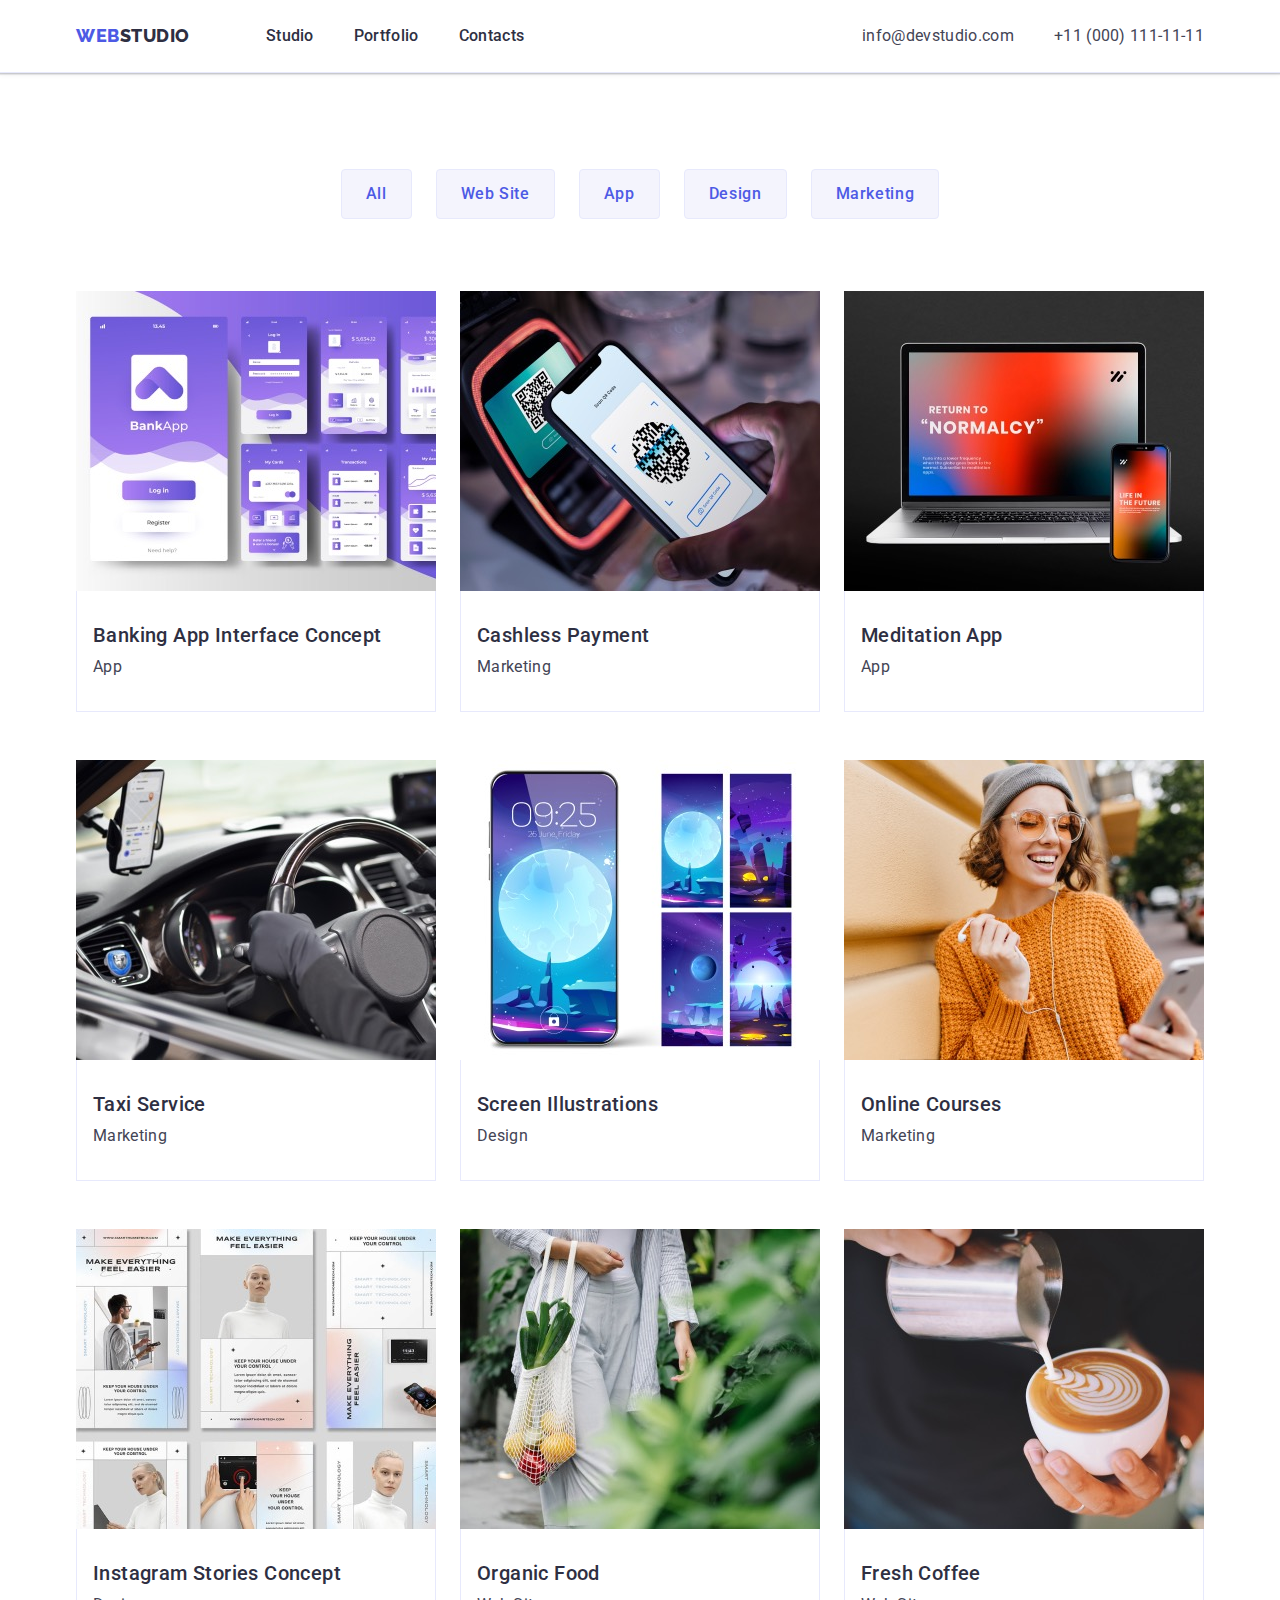
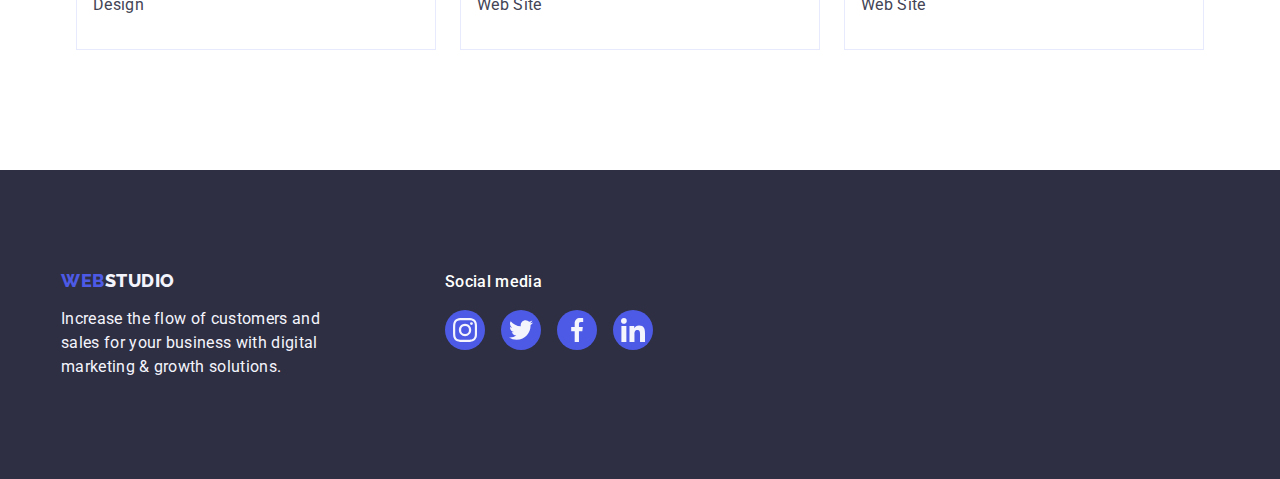
==== portfolio.html @ 5a6593d8 "update" ====
<!DOCTYPE html>
<html lang="en">
<head>
    <meta charset="UTF-8">
    <title>Document</title>
    <link rel="stylesheet" href="https://cdnjs.cloudflare.com/ajax/libs/modern-normalize/1.0.0/modern-normalize.min.css">
    <link rel="stylesheet" href="./css/styles.css">
    <link rel="preconnect" href="https://fonts.googleapis.com">
    <link rel="preconnect" href="https://fonts.gstatic.com" crossorigin>
    <link rel="stylesheet" href="https://fonts.googleapis.com/css2?family=Raleway:wght@800&family=Roboto:wght@400;500;700;900&display=swap">
    <meta name="viewport" content="width=device-width, initial-scale=1.0">
</head>
 <body>
 <header class="main-header">
     <div class="navigation container">
          <nav class="navigation-main">
                    <a class="logo link" href="./index.html">Web<span class="spn-1">Studio</span></a>
                    <ul class="list-menu">
                         <li><a class="main-studio link-menu" href="./index.html">Studio</a></li>
                         <li><a class="main-studio link-menu" href="./portfolio.html">Portfolio</a></li>
                         <li><a class="main-studio link-menu" href="">Contacts</a></li>
                    </ul>
          </nav>
          <address class="header_adr-one">
               <ul class="header_adr-one-list">
                    <li class="header_adr-one-list">
                         <a class="mail-to link" href="mailto:info@devstudio.com">info@devstudio.com</a>
                    </li>
                    <li class="header_adr-one-list">
                         <a class="mail-to link" href="tel:+110001111111">+11 (000) 111-11-11</a>
                    </li>
               </ul>
          </address>
     </div>
 </header>
    <main class="main-section">
        <section class="portfolio-section-one">
          <div class="container">
            <h1 class="visually-hidden">przerwa</h1>
                <ul class="list-buttons">
                      <li class="list-portfolio"><button type="button" class="filter-button">All</button></li>
                      <li class="list-portfolio"><button type="button" class="filter-button">Web Site</button></li>
                      <li class="list-portfolio"><button type="button" class="filter-button">App</button></li>
                      <li class="list-portfolio"><button type="button" class="filter-button">Design</button></li>
                      <li class="list-portfolio"><button type="button" class="filter-button">Marketing</button></li>
                </ul>
     <ul class="list-portfolio-two">
           <li class="list-portfolio-two-details">
           <a href="" class="link portfolio-images-link">
               <img src="./images/portfolio_1.jpg" width="360" height="300" alt="bank app visual"/>
           <div class="app-container">
           <h2 class="portfolio-images-dsc">Banking App Interface Concept</h2>
           <p class="portfolio-images-additional-text">App</p>
          </div>
        </a>
       </li>
       <li class="list-portfolio-two-details">
        <a href="" class="link portfolio-images-link">
          <img src="./images/portfolio_2.jpg" width="360" height="300" alt="scanning a qr code with the phone"/>
          <div class="app-container">
             <h2 class="portfolio-images-dsc">Cashless Payment</h2>
             <p class="portfolio-images-additional-text">Marketing</p>
          </div>
        </a>
        </li>
       <li class="list-portfolio-two-details">
        <a href="" class="link portfolio-images-link">
          <img src="./images/portfolio_3.jpg" width="360" height="300" alt="presentation of the computer and the phone"/>
          <div class="app-container">
             <h2 class="portfolio-images-dsc">Meditation App</h2>
             <p class="portfolio-images-additional-text">App</p>
          </div>
        </a>
       </li>
       <li class="list-portfolio-two-details">
         <a href="" class="link portfolio-images-link">
          <img src="./images/portfolio_4.jpg" width="360" height="300" alt="driving a car with phone-navigation" />
          <div class="app-container">
             <h2 class="portfolio-images-dsc">Taxi Service</h2>
             <p class="portfolio-images-additional-text">Marketing</p> 
          </div>
        </a>
        </li>
       <li class="list-portfolio-two-details">
        <a href="" class="link portfolio-images-link">
          <img src="./images/portfolio_5.jpg" width="360" height="300" alt="driving a car with phone-navigation" />
          <div class="app-container">
             <h2 class="portfolio-images-dsc">Screen Illustrations</h2>
             <p class="portfolio-images-additional-text">Design</p>
          </div>
        </a>
       </li>
       <li class="list-portfolio-two-details">
        <a href="" class="link portfolio-images-link">
          <img src="./images/portfolio_6.jpg" width="360" height="300" alt="smiling girl in a honey color swater and earohones"/>
          <div class="app-container">
             <h2 class="portfolio-images-dsc">Online Courses</h2>
            <p class="portfolio-images-additional-text">Marketing</p>
          </div>
        </a>
       </li>
       <li class="list-portfolio-two-details">
        <a href="" class="link portfolio-images-link">
          <img src="./images/portfolio_7.jpg" width="360" height="300" alt="visual presentations of application screens"/>
          <div class="app-container">
             <h2 class="portfolio-images-dsc">Instagram Stories Concept</h2>
             <p class="portfolio-images-additional-text">Design</p>
          </div>
        </a>
        </li>
       <li class="list-portfolio-two-details">
        <a href="" class="link portfolio-images-link">
          <img src="./images/portfolio_8.jpg" width="360" height="300" alt="a lady walking with a bag od vegetables" />
          <div class="app-container">
             <h2 class="portfolio-images-dsc">Organic Food</h2>
             <p class="portfolio-images-additional-text">Web Site</p>
          </div>
        </a>
       </li>
       <li class="list-portfolio-two-details">
        <a href="" class="link portfolio-images-link">
          <img src="./images/portfolio_9.jpg" width="360" height="300" alt="latte art" />
          <div class="app-container">
             <h2 class="portfolio-images-dsc">Fresh Coffee</h2>
             <p class="portfolio-images-additional-text">Web Site</p>
          </div>
        </a>
        </li>
       </ul>
      </div>
    </section>
    </main>
  <footer class="footer">
    <div class="container footer-container">
      <div class="footer-logo">
        <a class="logo link footer-link" href="./index.html">Web<span class="spn-2">Studio</span></a>
        <p class="footer-paragraph">Increase the flow of customers and sales for your business with digital marketing &
          growth solutions.</p></div>
      <div class="footer-social">
        <p class="sm-paragraph">Social media</p>
        <ul class="footer-sm-list list">
          <li class="sm-footer-container">
            <a href="" class="footer-sm-link"><svg class="social-icon-footer" width="24" height="24">
                <use href="./images/icons.svg#icon-instagram-2"></use>
              </svg>
            </a>
          </li>
          <li class="sm-footer-container">
            <a href="" class="footer-sm-link"><svg class="social-icon-footer" width="24" height="24">
                <use href="./images/icons.svg#icon-twitter-1"></use>
              </svg>
            </a>
          </li>
          <li class="sm-footer-container">
            <a href="" class="footer-sm-link"><svg class="social-icon-footer" width="24" height="24">
                <use href="./images/icons.svg#icon-facebook-1"></use>
              </svg>
            </a>
          </li>
          <li class="sm-footer-container">
            <a href="" class="footer-sm-link"><svg class="social-icon-footer" width="24" height="24">
                <use href="./images/icons.svg#icon-linkedin-1"></use>
              </svg>
            </a>
          </li>
        </ul>
       </div>
      </div>
  </footer>
 </body>
</html>
---- css/styles.css ----
* {
    box-sizing: border-box;
    margin: 0;
    padding: 0;
}

body {
    font-family: 'Roboto', sans-serif;
    color: var(--text);
    background-color: var(--background-color);
}

:root {
    --primary-brand: #4D5AE5;
    --background-color: #FFFFFF;
    --dark: #2e2f42;
    --default-buttons-text: #4d5ae5;
    --default-buttons-background: #f4f4fd;
    --pressed-state: #404bbf;
    --text: #434455;
    --success: #31D0AA;
    --subtle-text: #8E8F99;
    --accent: #E7E9FC;
    --light: #F4F4FD; 
    --modal-overlay: #2E2F42;
    --hero-background: #2E2F42;
    --white-background: #FFFFFF;
    --modal-background: #FCFCFC;
}

.logo {
    font-family: 'Raleway', sans-serif;
    font-weight: 800;
    font-size: 18px;
    line-height: 1.17;
    letter-spacing: 0.03em;
    text-transform: uppercase;
    color: var(--default-buttons-text);
    margin-right: 76px;
}

.section-one {
    background-color: var(--dark);
    padding: 188px 0;
    justify-content: space-between;
    background-image: linear-gradient(rgba(46, 47, 66, 0.7), rgba(46, 47, 66, 0.7)), url(../images/people-office_1.jpg);
    max-width: 1440px;
    background-repeat: no-repeat;
    background-position: center;
    background-size: cover;
    margin: 0 auto;
}

.first-header-main {
    font-size: 56px;
    text-align: center;
    line-height: 1.07;
    letter-spacing: 0.02em;
    color: var(--background-color);
    max-width: 496px;
    justify-content: center;
    margin: 0 auto;
}

.main-button {
    background-color: var(--default-buttons-text);
    font-family: 'Roboto',sans-serif;
    font-weight: 500;
    font-size: 16px;
    line-height: 1.5;
    letter-spacing: 0.04em;
    color: var(--background-color);
    display: block;
    min-width: 169px;
    height: 56px;
    border: none;
    border-radius: 4px;
    cursor: pointer;
    justify-content: center;
    margin: 0 auto;
    margin-top: 48px;
    word-wrap: break-word;
    padding: 16px 32px;
}

.main-button:hover {
    background-color: var(--pressed-state);
}

.main-button:focus {
    background-color: var(--pressed-state);
}

.main-button:focus {
    cursor: pointer;
}

.list-point {
    font-weight: 500;
    font-size: 20px;
    line-height: 1.2;
    letter-spacing: 0.02em;
    color: var(--dark);
    margin-bottom: 8px;
    margin-bottom: 8px;
}

.list-point-central {
    text-align: center;
    margin-bottom: 8px;
}


.main-paragraph {
    font-size: 16px;
    line-height: 1.5;
    letter-spacing: 0.02em;
    color: var(--text);
}

.main-paragraph-central {
    text-align: center;
}

.what-are-we {
    font-size: 36px;
    line-height: 1.11;
    text-align: center;
    letter-spacing: 0.02em;
    text-transform: capitalize;
    color: var(--dark);
    margin-bottom: 72px;
}

.section-four {
    background-color: var(--light);
}

.our-team {
    font-size: 36px;
    line-height: 1.11;
    text-align: center;
    letter-spacing: 0.02em;
    text-transform: capitalize;
    color: var(--dark);
    margin-bottom: 72px;
}

.team-view {
    background-color: var(--background-color);
    flex-basis: calc((100% - 72px) / 4);
    border-radius: 0px 0px 4px 4px;
    box-shadow: 0px 1px 6px rgba(46, 47, 66, 0.08),
        0px 1px 1px rgba(46, 47, 66, 0.16),
        0px 2px 1px rgba(46, 47, 66, 0.08);
}

.link {
    text-decoration: none;
    display: inline-block;
}

.portfolio-images-link {
    display: block;
}

.portfolio-images-link:hover {
    box-shadow: 0px 1px 6px rgba(46, 47, 66, 0.08),
        0px 1px 1px rgba(46, 47, 66, 0.16), 0px 2px 1px rgba(46, 47, 66, 0.08);
}

.portfolio-images-link:focus {
    box-shadow: 0px 1px 6px rgba(46, 47, 66, 0.08),
        0px 1px 1px rgba(46, 47, 66, 0.16), 0px 2px 1px rgba(46, 47, 66, 0.08);
}

.link-menu {
    text-decoration: none;
    display: inline-block;
    padding: 24px 0;
}

.header_adr-one {
    font-style: normal;
    display: flex;
    gap: 40px;
    align-items: center;

}

.header_adr-one-list {
    gap: 40px;
    display: flex;
}

.spn-1 {
    color: var(--dark);
}

.spn-2 {
    color: var(--default-buttons-background);
}

.list {
    list-style: none;
    gap: 24px;
    display: flex;
}

.list-buttons {
    justify-content: center;
    gap: 24px;
    margin-bottom: 72px;
    display: flex;
}

.list-portfolio {
    list-style: none;
    display: flex;
    justify-content: center;
    gap: 24px;
}
.main-studio {
    font-weight: 500;
    font-size: 16px;
    line-height: 1.5;
    letter-spacing: 0.02em;
    color: var(--dark);
    padding: 24px 0 24px;
}

.main-studio:hover {
     color: var(--pressed-state);
}

.main-studio:focus {
color: var(--pressed-state);
}

.mail-to {
    font-size: 16px;
    line-height: 1.5;
    letter-spacing: 0.02em;
    color: var(--text);
    text-align: match-parent;
}

.mail-to:hover { 
     color: var(--pressed-state);
}

.mail-to:focus {
     color: var(--pressed-state);
}

.section-two {
    padding: 120px 0;
}

.strategy-list {
   display: flex;
   gap: 24px;
}

.section-two-icons {
    display: flex;
    align-items: center;
    justify-content: center;
    height: 112px;
    background-color: var(--default-buttons-background);
    border-radius: 4px;
    margin-bottom: 8px;
}
.filter-button {
    font-family:'Roboto',sans-serif;
    font-weight: 500;
    font-size: 16px;
    line-height: 1.5;
    letter-spacing: 0.04em;
    color: var(--default-buttons-text);
    background-color: var(--light);
    padding: 12px 24px;
    border-radius: 4px;
    border: 1px solid var(--accent);
}

.filter-button:hover {
    background-color: var(--pressed-state);
    color: var(--background-color);
    border: 1px solid transparent;
    box-shadow: 0px 3px 1px rgba(0, 0, 0, 0.1),
        0px 2px 1px rgba(0, 0, 0, 0.08),
        0px 2px 2px rgba(0, 0, 0, 0.12);
}

.filter-button:focus {
   background-color: var(--pressed-state);
   color: var(--background-color);
   border: 1px solid transparent;
   box-shadow: 0px 3px 1px rgba(0, 0, 0, 0.1),
    0px 2px 1px rgba(0, 0, 0, 0.08),
    0px 2px 2px rgba(0, 0, 0, 0.12);
}

.filter-button:focus {
        cursor: pointer;
    }

.portfolio-images-dsc {
  font-weight: 500;
  font-size: 20px;
  line-height: 1.2;
  letter-spacing: 0.02em;
  color: var(--dark);
  margin-bottom: 8px;
}

.portfolio-images-additional-text {
    font-size: 16px;
    line-height: 1.5;
    letter-spacing: 0.02em;
    color: var(--text);

}
.footer {
    background-color: var(--dark);
    align-items: baseline;
    display: flex;
}

.footer .container {
    padding: 100px 0px;
}

.footer-paragraph {
    line-height: 1.5;
    color: var(--light);
    letter-spacing: 0.02em;
    max-width: 264px;
}

img {
    display: block;
}

.main-header {
    border-bottom: 1px solid var(--accent);
    box-shadow: 0px 2px 1px rgba(46, 47, 66, 0.08),
        0px 1px 1px rgba(46, 47, 66, 0.16),
        0px 1px 6px rgba(46, 47, 66, 0.08);
}

.navigation {
    display: flex;
    justify-content: space-between;
}

.container {
    width: 1158px;
    margin: 0 auto;
    padding: 0 15px 0 15px;
}

.navigation-main {
    display: flex;
    align-items: center;
}

.list-menu {
    list-style: none;
    display: flex;
    gap: 40px;
}

.visually-hidden {
    position: absolute;
    width: 1px;
    height: 1px;
    margin: -1px;
    border: 0;
    padding: 0;
    white-space: nowrap;
    clip-path: inset(100%);
    clip: rect(0 0 0 0);
    overflow: hidden;
}


.section-two-list {
    flex-basis: calc((100% - 72px)/4);
}

.section-three {
    padding-bottom: 120px;
}

.products-third-section {
    flex-basis: calc((100% - 3 * 16px) / 3);
}

.section-four {
    padding: 120px 0;
}

.employee-container {
    padding: 32px 0px;
}

.portfolio-header {
    border-bottom: 1px solid var(--accent);
}

.main-section {
    padding-top: 96px 0;
    padding-bottom: 120px 0;
}

.list-portfolio-two {
    display: flex;
    flex-wrap: wrap;
    column-gap: 24px;
    row-gap: 48px;
    list-style: none;
}

.list-portfolio-two-details {
    width: calc((100% - 48px) / 3);
}

.app-container {
    padding: 32px 16px;
    border: 1px solid var(--accent);
    border-top: none;
}

.portfolio-section-one {
    padding-top: 96px;
    padding-bottom: 120px;
}

/* Social icons */


.team-social-links > svg {
    display:block;
    width: 100%;
    height: 100%;
}

.social-class {
    display: flex;
    justify-content: center;
    gap: 24px;
    margin-top: 8px;
}

.social-icons {
    width: 40px;
    height: 40px;
}

.icons-sm {
    width: 100%;
    height: 100%;
    background-color: var(--primary-brand);
    border-radius: 50%;
    display: flex;
    align-items: center;
    justify-content: center;
}

.icons-sm:hover, .icons-sm:focus {
    background-color: var(--pressed-state);
}

.svg-social {
    fill: var(--default-buttons-background);
}


/* Section five */

.section-five {
 padding: 120px 0 120px;
 text-align: center;
}

.customers {
    font-size: 36px;
    line-height: 1.11;
    color: var(--dark);
    margin-bottom: 72px;
    text-align: center;
}

.customers-list {
    display: flex;
    gap: 24px;
}

.customers-list-points {
    width: calc((100% - 120px)/6);
    height: 88px;
}

.customers-link {
    width: 100%;
    height: 100%;
    border: 1px solid #8E8F99;
    border-radius: 4px;
    display: flex;
    align-items: center;
    justify-content: center;
    color: var(--subtle-text);
}

.customers-link:hover, .customers-link:focus {
border-color: var(--pressed-state);
color: var(--pressed-state)
}

.customers-svg {
    fill: currentColor;
}

.footer-container {
    display: flex;
    align-items: baseline;
}


.footer-logo {
    margin-right: 120px;
}
.sm-paragraph {
 font-weight: 500;
 font-size: 16px;
 line-height: 1.5;
 letter-spacing: 0.02em;
 color: var(--background-color);
 margin-bottom: 16px;
}

.footer-sm-list {
    display: flex;
    gap: 16px;
}

.sm-footer-container {
    height: 40px;
    width: 40px;
}

.footer-sm-link {
   width: 100%;
   height: 100%;
   background-color: var(--primary-brand);
   border-radius: 50%;
   display: flex;
   align-items: center;
   justify-content: center;
}

.footer-sm-link:hover, .footer-sm-link:focus {
    background-color: var(--success);
}

.social-icon-footer {
    fill: var(--default-buttons-background);
}

.footer-social {
    display: block;
    line-height: 1.15;
}

.footer-link {
    display: inline-block;
    margin-bottom: 16px;
}
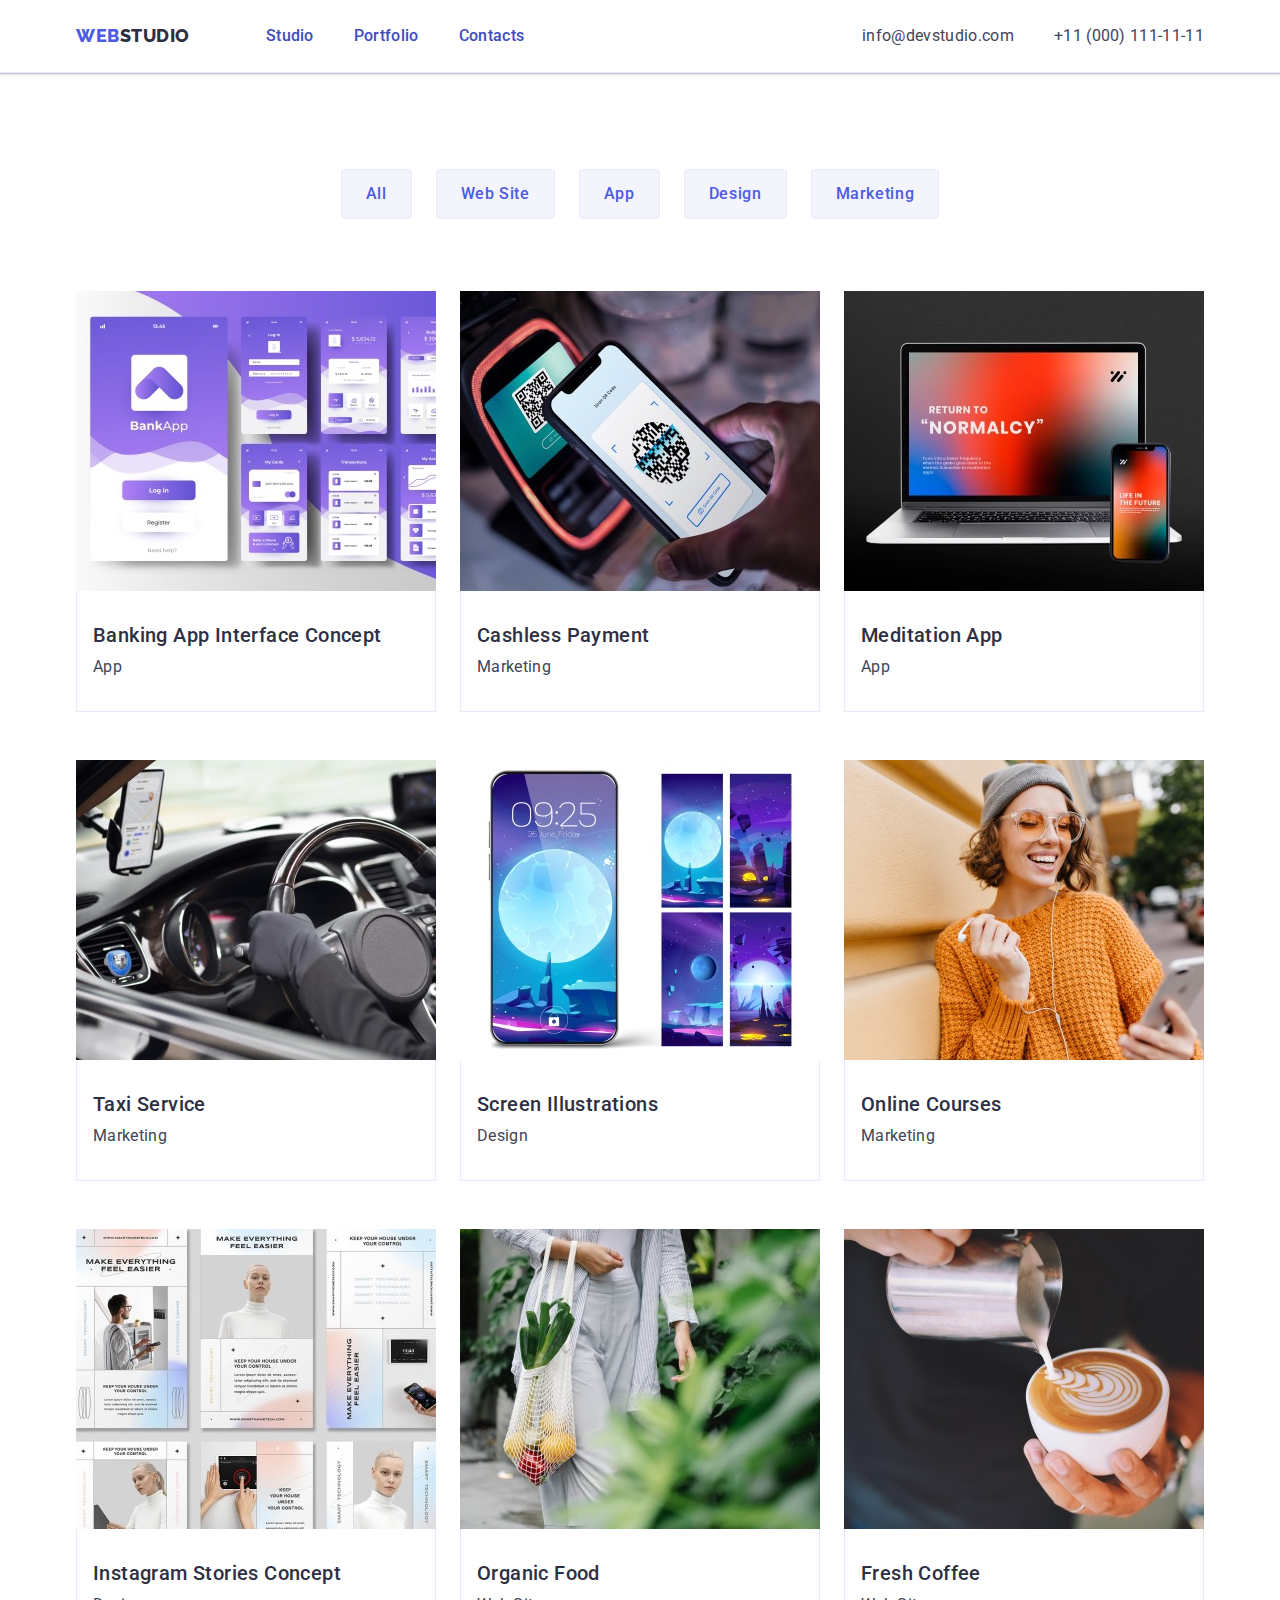
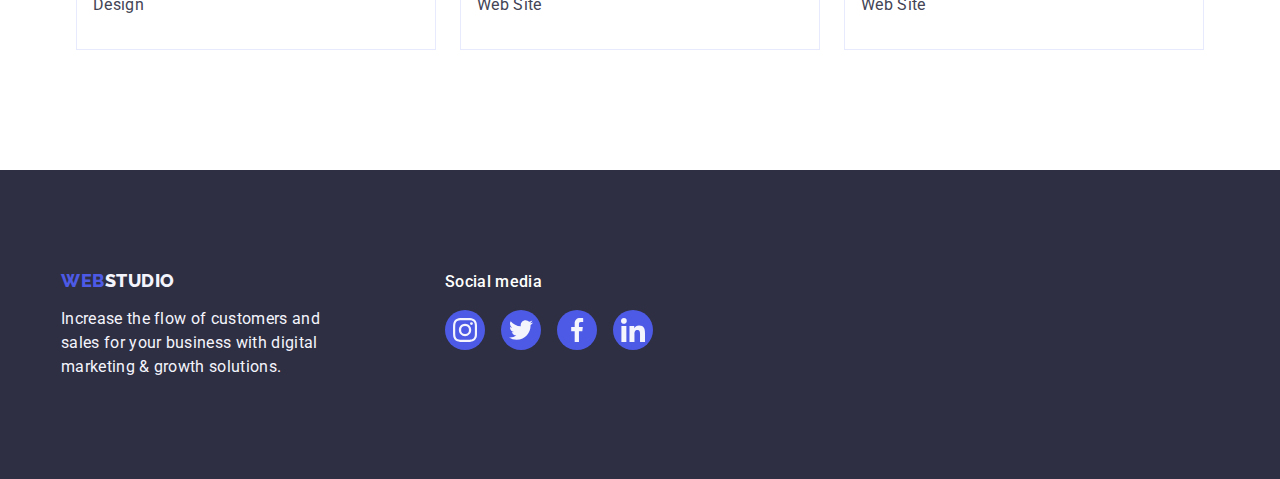
==== commit cd356d7b: "update" ====
--- a/portfolio.html
+++ b/portfolio.html
@@ -47,7 +47,11 @@
      <ul class="list-portfolio-two">
            <li class="list-portfolio-two-details">
            <a href="" class="link portfolio-images-link">
-               <img src="./images/portfolio_1.jpg" width="360" height="300" alt="bank app visual"/>
+               <div class="image-boxes">
+                <img src="./images/portfolio_1.jpg" width="360" height="300" alt="bank app visual"/>
+               <p class="portfolio-boxes-description">14 Stylish and User-Friendly App Design Concepts · Task Manager App · Calorie Tracker App · Exotic Fruit Ecommerce App ·
+              Cloud Storage App</p>
+            </div>
            <div class="app-container">
            <h2 class="portfolio-images-dsc">Banking App Interface Concept</h2>
            <p class="portfolio-images-additional-text">App</p>
@@ -56,7 +60,10 @@
        </li>
        <li class="list-portfolio-two-details">
         <a href="" class="link portfolio-images-link">
+          <div class="image-boxes">
           <img src="./images/portfolio_2.jpg" width="360" height="300" alt="scanning a qr code with the phone"/>
+          <p class="portfolio-boxes-description">14 Stylish and User-Friendly App Design Concepts · Task Manager App · Calorie Tracker App · Exotic Fruit Ecommerce App ·Cloud Storage App</p>
+          </div>
           <div class="app-container">
              <h2 class="portfolio-images-dsc">Cashless Payment</h2>
              <p class="portfolio-images-additional-text">Marketing</p>
@@ -65,7 +72,10 @@
         </li>
        <li class="list-portfolio-two-details">
         <a href="" class="link portfolio-images-link">
+          <div class="image-boxes">
           <img src="./images/portfolio_3.jpg" width="360" height="300" alt="presentation of the computer and the phone"/>
+          <p class="portfolio-boxes-description">14 Stylish and User-Friendly App Design Concepts · Task Manager App · Calorie Tracker App · Exotic Fruit Ecommerce App ·Cloud Storage App</p>
+          </div>
           <div class="app-container">
              <h2 class="portfolio-images-dsc">Meditation App</h2>
              <p class="portfolio-images-additional-text">App</p>
@@ -74,7 +84,10 @@
        </li>
        <li class="list-portfolio-two-details">
          <a href="" class="link portfolio-images-link">
+          <div class="image-boxes">
           <img src="./images/portfolio_4.jpg" width="360" height="300" alt="driving a car with phone-navigation" />
+          <p class="portfolio-boxes-description">14 Stylish and User-Friendly App Design Concepts · Task Manager App · Calorie Tracker App · Exotic Fruit Ecommerce App ·Cloud Storage App</p>
+          </div>
           <div class="app-container">
              <h2 class="portfolio-images-dsc">Taxi Service</h2>
              <p class="portfolio-images-additional-text">Marketing</p> 
@@ -83,7 +96,10 @@
         </li>
        <li class="list-portfolio-two-details">
         <a href="" class="link portfolio-images-link">
+          <div class="image-boxes">
           <img src="./images/portfolio_5.jpg" width="360" height="300" alt="driving a car with phone-navigation" />
+          <p class="portfolio-boxes-description">14 Stylish and User-Friendly App Design Concepts · Task Manager App · Calorie Tracker App · Exotic Fruit Ecommerce App ·Cloud Storage App</p>
+          </div>
           <div class="app-container">
              <h2 class="portfolio-images-dsc">Screen Illustrations</h2>
              <p class="portfolio-images-additional-text">Design</p>
@@ -92,7 +108,10 @@
        </li>
        <li class="list-portfolio-two-details">
         <a href="" class="link portfolio-images-link">
+          <div class="image-boxes">
           <img src="./images/portfolio_6.jpg" width="360" height="300" alt="smiling girl in a honey color swater and earohones"/>
+          <p class="portfolio-boxes-description">14 Stylish and User-Friendly App Design Concepts · Task Manager App · Calorie Tracker App · Exotic Fruit Ecommerce App ·Cloud Storage App</p>
+          </div>
           <div class="app-container">
              <h2 class="portfolio-images-dsc">Online Courses</h2>
             <p class="portfolio-images-additional-text">Marketing</p>
@@ -101,7 +120,10 @@
        </li>
        <li class="list-portfolio-two-details">
         <a href="" class="link portfolio-images-link">
+          <div class="image-boxes">
           <img src="./images/portfolio_7.jpg" width="360" height="300" alt="visual presentations of application screens"/>
+          <p class="portfolio-boxes-description">14 Stylish and User-Friendly App Design Concepts · Task Manager App · Calorie Tracker App · Exotic Fruit Ecommerce App ·Cloud Storage App</p>
+          </div>
           <div class="app-container">
              <h2 class="portfolio-images-dsc">Instagram Stories Concept</h2>
              <p class="portfolio-images-additional-text">Design</p>
@@ -110,7 +132,10 @@
         </li>
        <li class="list-portfolio-two-details">
         <a href="" class="link portfolio-images-link">
+          <div class="image-boxes">
           <img src="./images/portfolio_8.jpg" width="360" height="300" alt="a lady walking with a bag od vegetables" />
+          <p class="portfolio-boxes-description">14 Stylish and User-Friendly App Design Concepts · Task Manager App · Calorie Tracker App · Exotic Fruit Ecommerce App ·Cloud Storage App</p>
+          </div>
           <div class="app-container">
              <h2 class="portfolio-images-dsc">Organic Food</h2>
              <p class="portfolio-images-additional-text">Web Site</p>
@@ -119,7 +144,10 @@
        </li>
        <li class="list-portfolio-two-details">
         <a href="" class="link portfolio-images-link">
+          <div class="image-boxes">
           <img src="./images/portfolio_9.jpg" width="360" height="300" alt="latte art" />
+          <p class="portfolio-boxes-description">14 Stylish and User-Friendly App Design Concepts · Task Manager App · Calorie Tracker App · Exotic Fruit Ecommerce App ·Cloud Storage App</p>
+          </div>
           <div class="app-container">
              <h2 class="portfolio-images-dsc">Fresh Coffee</h2>
              <p class="portfolio-images-additional-text">Web Site</p>
--- a/css/styles.css
+++ b/css/styles.css
@@ -81,6 +81,7 @@
     margin-top: 48px;
     word-wrap: break-word;
     padding: 16px 32px;
+    transition: 250ms cubic-bezier(0.4, 0, 0.2, 1);
 }
 
 .main-button:hover {
@@ -160,81 +161,120 @@
     display: inline-block;
 }
 
+
 .portfolio-images-link {
     display: block;
+    transition: box-shadow 250ms cubic-bezier(0.4, 0, 0.2, 1);
 }
 
 .portfolio-images-link:hover {
     box-shadow: 0px 1px 6px rgba(46, 47, 66, 0.08),
         0px 1px 1px rgba(46, 47, 66, 0.16), 0px 2px 1px rgba(46, 47, 66, 0.08);
+        translate: Y(0%);
 }
 
 .portfolio-images-link:focus {
     box-shadow: 0px 1px 6px rgba(46, 47, 66, 0.08),
         0px 1px 1px rgba(46, 47, 66, 0.16), 0px 2px 1px rgba(46, 47, 66, 0.08);
+        translate: Y(0%);
+}
+
+.portfolio-boxes-description {
+    transform: translateY(100%);
+    transition: transform 250ms cubic-bezier(0.4, 0, 0.2, 1);
+    position: absolute;
+    top: 0;
+    font-size: 16px;
+    line-height: 1.5;
+    letter-spacing: 0.02em;
+    color: var(--light);
+    padding: 40px 32px;
+    background-color: var(--primary-brand);
+    height: 100%;
+    width: 100%;
+
+}
+
+.image-boxes {
+    position: relative;
+    overflow: hidden;
+
+}
+
+.header_adr-one {
+    font-style: normal;
+    display: flex;
+    gap: 40px;
+    align-items: center;
+}
+
+.header_adr-one-list {
+    gap: 40px;
+    display: flex;
+}
+
+.spn-1 {
+    color: var(--dark);
+}
+
+.spn-2 {
+    color: var(--default-buttons-background);
+}
+
+.list {
+    list-style: none;
+    gap: 24px;
+    display: flex;
+}
+
+.list-buttons {
+    justify-content: center;
+    gap: 24px;
+    margin-bottom: 72px;
+    display: flex;
+}
+
+.list-portfolio {
+    list-style: none;
+    display: flex;
+    justify-content: center;
+    gap: 24px;
+}
+
+.main-studio {
+    font-weight: 500;
+    font-size: 16px;
+    line-height: 1.5;
+    letter-spacing: 0.02em;
+    color: var(--dark);
+    padding: 24px 0 24px;
+}
+
+.main-studio:hover {
+    color: var(--pressed-state);
+}
+
+.main-studio:focus {
+    color: var(--pressed-state);
 }
 
 .link-menu {
     text-decoration: none;
     display: inline-block;
+    position: relative;
     padding: 24px 0;
-}
-
-.header_adr-one {
-    font-style: normal;
-    display: flex;
-    gap: 40px;
-    align-items: center;
-
-}
-
-.header_adr-one-list {
-    gap: 40px;
-    display: flex;
-}
-
-.spn-1 {
-    color: var(--dark);
-}
-
-.spn-2 {
-    color: var(--default-buttons-background);
-}
-
-.list {
-    list-style: none;
-    gap: 24px;
-    display: flex;
-}
-
-.list-buttons {
-    justify-content: center;
-    gap: 24px;
-    margin-bottom: 72px;
-    display: flex;
-}
-
-.list-portfolio {
-    list-style: none;
-    display: flex;
-    justify-content: center;
-    gap: 24px;
-}
-.main-studio {
-    font-weight: 500;
-    font-size: 16px;
-    line-height: 1.5;
-    letter-spacing: 0.02em;
-    color: var(--dark);
-    padding: 24px 0 24px;
-}
-
-.main-studio:hover {
-     color: var(--pressed-state);
-}
-
-.main-studio:focus {
-color: var(--pressed-state);
+    color: var(--pressed-state);
+    transition: color 250ms cubic-bezier(0.4, 0, 0.2, 1);
+}
+
+.link-menu::after {
+    content: "";
+    position: absolute;
+    left: 0;
+    bottom: -1px;
+    height: 4px;
+    background-color: var(--pressed-state);
+    border-radius: 2px;
 }
 
 .mail-to {
@@ -243,6 +283,7 @@
     letter-spacing: 0.02em;
     color: var(--text);
     text-align: match-parent;
+    transition: color 250ms cubic-bezier(0.4, 0, 0.2, 1);;
 }
 
 .mail-to:hover { 
@@ -282,6 +323,10 @@
     padding: 12px 24px;
     border-radius: 4px;
     border: 1px solid var(--accent);
+    transition: color 250ms cubic-bezier(0.4, 0, 0.2, 1),
+        background-color 250ms cubic-bezier(0.4, 0, 0.2, 1),
+        border-color 250ms cubic-bezier(0.4, 0, 0.2, 1),
+        box-shadow 250ms cubic-bezier(0.4, 0, 0.2, 1);;
 }
 
 .filter-button:hover {
@@ -371,6 +416,7 @@
     display: flex;
     gap: 40px;
 }
+
 
 .visually-hidden {
     position: absolute;
@@ -467,6 +513,7 @@
     display: flex;
     align-items: center;
     justify-content: center;
+    transition: background-color 250ms cubic-bezier(0.4, 0, 0.2, 1);
 }
 
 .icons-sm:hover, .icons-sm:focus {
@@ -512,6 +559,8 @@
     align-items: center;
     justify-content: center;
     color: var(--subtle-text);
+    transition: border-color 250ms cubic-bezier(0.4, 0, 0.2, 1),
+        color 250ms cubic-bezier(0.4, 0, 0.2, 1);;
 }
 
 .customers-link:hover, .customers-link:focus {
@@ -559,6 +608,7 @@
    display: flex;
    align-items: center;
    justify-content: center;
+   transition: background-color 250ms cubic-bezier(0.4, 0, 0.2, 1);;
 }
 
 .footer-sm-link:hover, .footer-sm-link:focus {
@@ -577,4 +627,65 @@
 .footer-link {
     display: inline-block;
     margin-bottom: 16px;
+}
+
+.modal-class {
+    position: fixed;
+    top: 0;
+    left: 0;
+    width: 100%;
+    height: 100%;
+    background-color: rgba(46, 47, 66, 0.4);
+    transition: opacity 250ms cubic-bezier(0.4, 0, 0.2, 1), visibility 250ms cubic-bezier(0.4, 0, 0.2, 1);
+}
+
+.is-hidden {
+    opacity: 0;
+    visibility: hidden;
+    pointer-events: none;
+}
+
+.modal-window {
+    position: absolute;
+    top:50%;
+    left: 50%;
+    transform: translate(-50%, -50%) scale(1);
+    width: 408px;
+    min-height: 584px;
+    border-radius: 4px;
+    background: var(--modal-background);
+    box-shadow: 0px 1px 1px rgba(0, 0, 0, 0.14),
+        0px 1px 3px rgba(0, 0, 0, 0.12),
+        0px 2px 1px rgba(0, 0, 0, 0.2);
+    transition: transform 250ms cubic-bezier(0.4, 0, 0.2, 1);
+}
+
+.modal-button {
+    position: absolute;
+    top: 24px;
+    right: 24px;
+    width: 24px;
+    height: 24px;
+    border-radius: 50%;
+    display: flex;
+    align-items: center;
+    justify-content: center;
+    background-color: var(--accent);
+    padding: 0;
+    border: 1px solid rgba(0, 0, 0, 0.1);
+    cursor: pointer;
+    transition: background-color 250ms cubic-bezier(0.4, 0, 0.2, 1), border 250ms cubic-bezier(0.4, 0, 0.2, 1);
+}
+
+.modal-button:hover,.modal-button:focus {
+    background-color: var(--pressed-state);
+    border: none;
+}
+
+.modal-svg {
+    transition: fill 250ms cubic-bezier(0.4, 0, 0.2, 1);
+}
+
+.modal-svg:hover, .modal-svg:focus {
+    fill: var(--white-background)
 }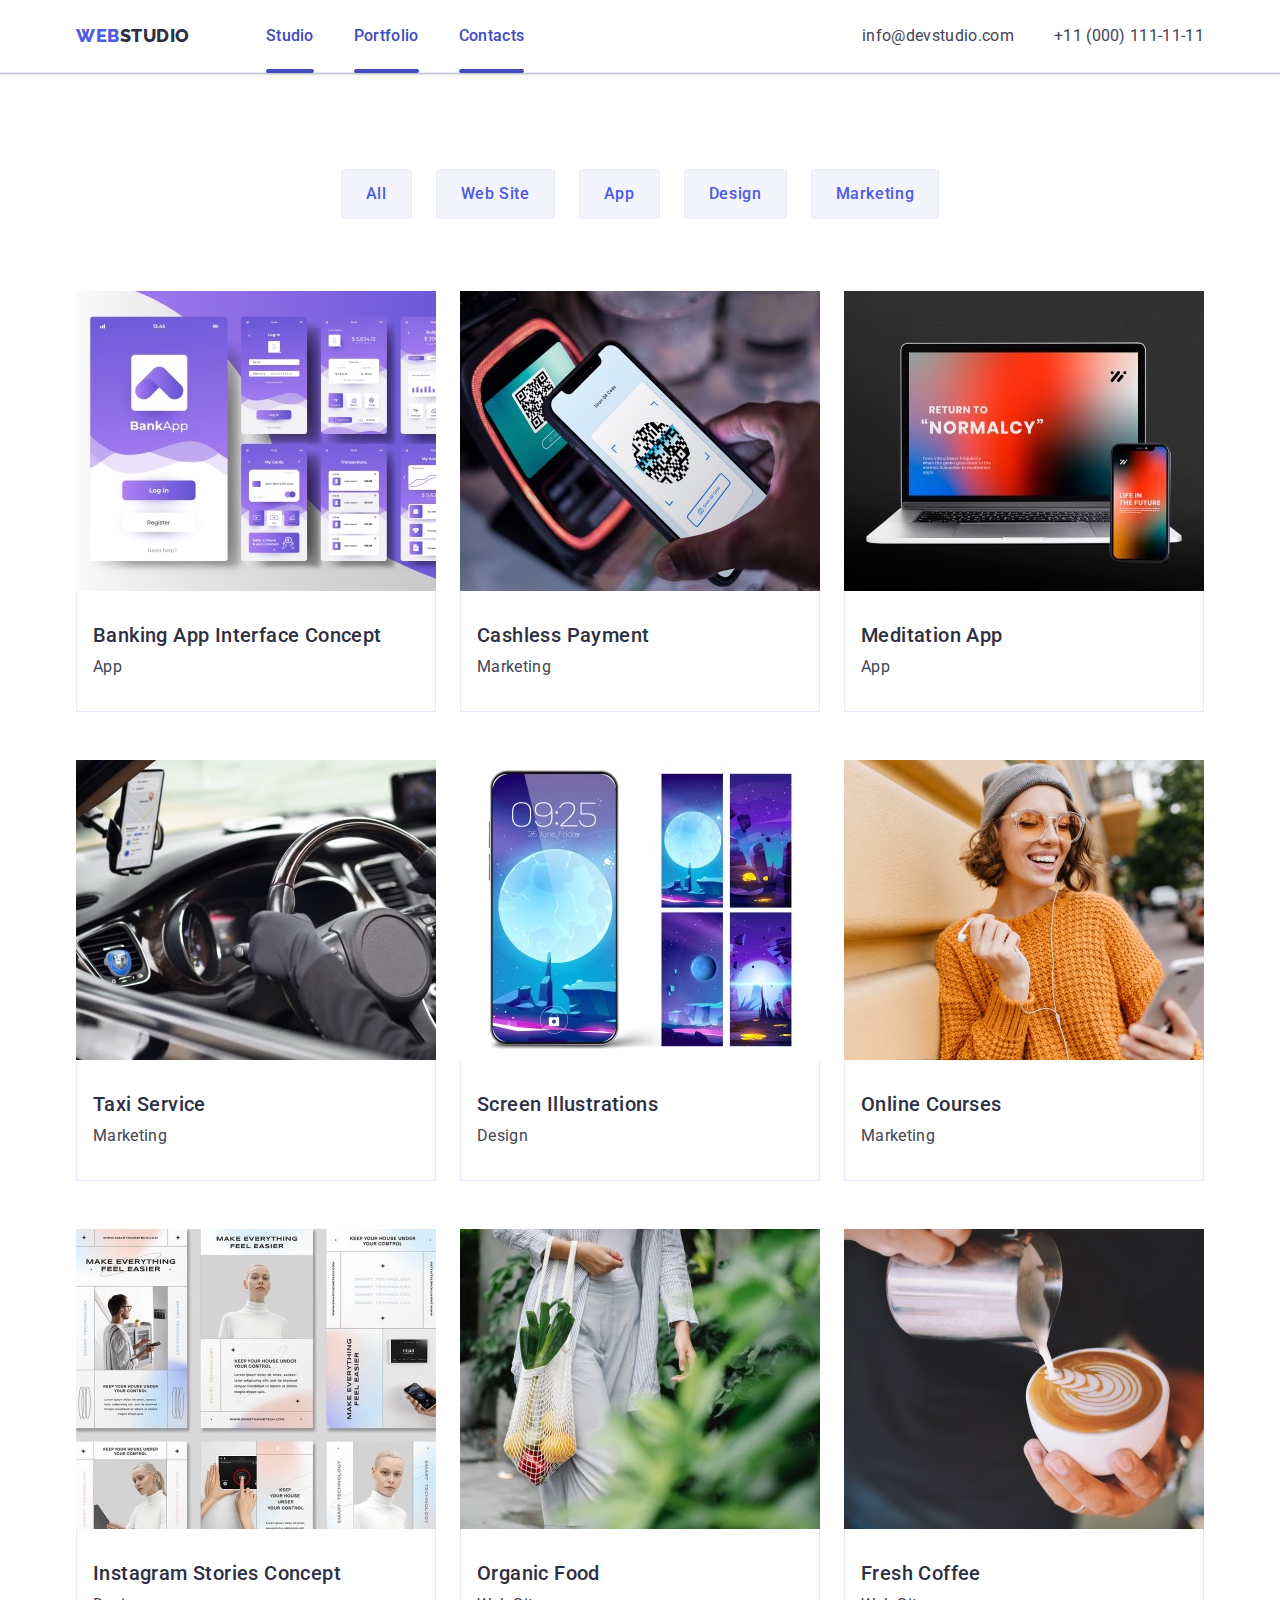
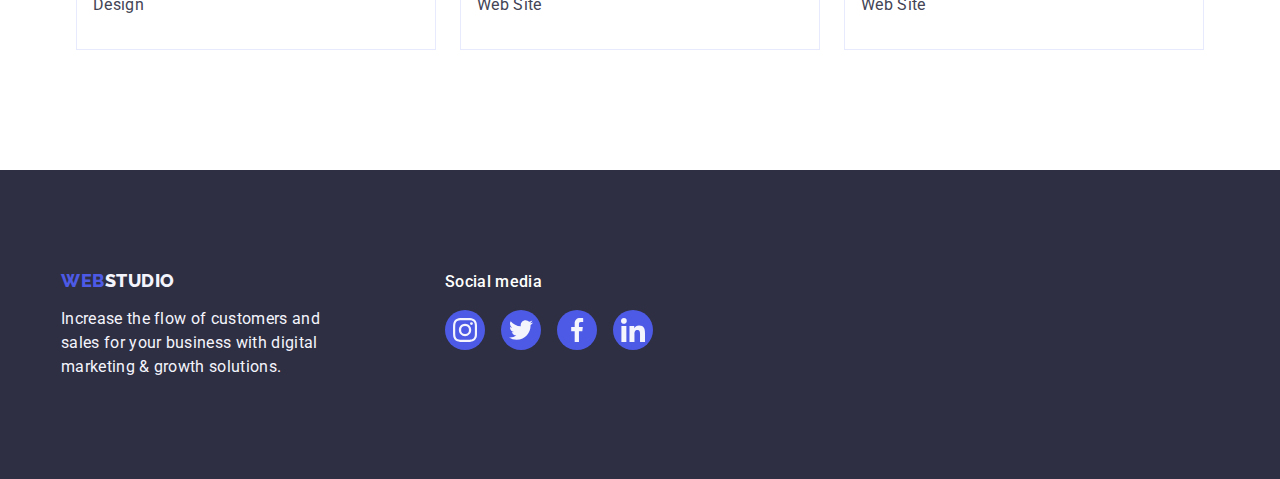
==== commit 07aba8e4: "update" ====
--- a/portfolio.html
+++ b/portfolio.html
@@ -16,9 +16,9 @@
           <nav class="navigation-main">
                     <a class="logo link" href="./index.html">Web<span class="spn-1">Studio</span></a>
                     <ul class="list-menu">
-                         <li><a class="main-studio link-menu" href="./index.html">Studio</a></li>
-                         <li><a class="main-studio link-menu" href="./portfolio.html">Portfolio</a></li>
-                         <li><a class="main-studio link-menu" href="">Contacts</a></li>
+                         <li><a class="main-studio link-menu link-menu-active" href="./index.html">Studio</a></li>
+                         <li><a class="main-studio link-menu link-menu-active" href="./portfolio.html">Portfolio</a></li>
+                         <li><a class="main-studio link-menu link-menu-active" href="">Contacts</a></li>
                     </ul>
           </nav>
           <address class="header_adr-one">
@@ -62,7 +62,8 @@
         <a href="" class="link portfolio-images-link">
           <div class="image-boxes">
           <img src="./images/portfolio_2.jpg" width="360" height="300" alt="scanning a qr code with the phone"/>
-          <p class="portfolio-boxes-description">14 Stylish and User-Friendly App Design Concepts · Task Manager App · Calorie Tracker App · Exotic Fruit Ecommerce App ·Cloud Storage App</p>
+          <p class="portfolio-boxes-description">14 Stylish and User-Friendly App Design Concepts · Task Manager App · Calorie Tracker App · Exotic Fruit Ecommerce App ·
+          Cloud Storage App</p>
           </div>
           <div class="app-container">
              <h2 class="portfolio-images-dsc">Cashless Payment</h2>
@@ -74,7 +75,8 @@
         <a href="" class="link portfolio-images-link">
           <div class="image-boxes">
           <img src="./images/portfolio_3.jpg" width="360" height="300" alt="presentation of the computer and the phone"/>
-          <p class="portfolio-boxes-description">14 Stylish and User-Friendly App Design Concepts · Task Manager App · Calorie Tracker App · Exotic Fruit Ecommerce App ·Cloud Storage App</p>
+          <p class="portfolio-boxes-description">14 Stylish and User-Friendly App Design Concepts · Task Manager App · Calorie Tracker App · Exotic Fruit Ecommerce App ·
+          Cloud Storage App</p>
           </div>
           <div class="app-container">
              <h2 class="portfolio-images-dsc">Meditation App</h2>
@@ -86,7 +88,8 @@
          <a href="" class="link portfolio-images-link">
           <div class="image-boxes">
           <img src="./images/portfolio_4.jpg" width="360" height="300" alt="driving a car with phone-navigation" />
-          <p class="portfolio-boxes-description">14 Stylish and User-Friendly App Design Concepts · Task Manager App · Calorie Tracker App · Exotic Fruit Ecommerce App ·Cloud Storage App</p>
+          <p class="portfolio-boxes-description">14 Stylish and User-Friendly App Design Concepts · Task Manager App · Calorie Tracker App · Exotic Fruit Ecommerce App ·
+          Cloud Storage App</p>
           </div>
           <div class="app-container">
              <h2 class="portfolio-images-dsc">Taxi Service</h2>
@@ -98,7 +101,8 @@
         <a href="" class="link portfolio-images-link">
           <div class="image-boxes">
           <img src="./images/portfolio_5.jpg" width="360" height="300" alt="driving a car with phone-navigation" />
-          <p class="portfolio-boxes-description">14 Stylish and User-Friendly App Design Concepts · Task Manager App · Calorie Tracker App · Exotic Fruit Ecommerce App ·Cloud Storage App</p>
+          <p class="portfolio-boxes-description">14 Stylish and User-Friendly App Design Concepts · Task Manager App · Calorie Tracker App · Exotic Fruit Ecommerce App ·
+          Cloud Storage App</p>
           </div>
           <div class="app-container">
              <h2 class="portfolio-images-dsc">Screen Illustrations</h2>
@@ -110,7 +114,8 @@
         <a href="" class="link portfolio-images-link">
           <div class="image-boxes">
           <img src="./images/portfolio_6.jpg" width="360" height="300" alt="smiling girl in a honey color swater and earohones"/>
-          <p class="portfolio-boxes-description">14 Stylish and User-Friendly App Design Concepts · Task Manager App · Calorie Tracker App · Exotic Fruit Ecommerce App ·Cloud Storage App</p>
+          <p class="portfolio-boxes-description">14 Stylish and User-Friendly App Design Concepts · Task Manager App · Calorie Tracker App · Exotic Fruit Ecommerce App ·
+          Cloud Storage App</p>
           </div>
           <div class="app-container">
              <h2 class="portfolio-images-dsc">Online Courses</h2>
@@ -122,7 +127,8 @@
         <a href="" class="link portfolio-images-link">
           <div class="image-boxes">
           <img src="./images/portfolio_7.jpg" width="360" height="300" alt="visual presentations of application screens"/>
-          <p class="portfolio-boxes-description">14 Stylish and User-Friendly App Design Concepts · Task Manager App · Calorie Tracker App · Exotic Fruit Ecommerce App ·Cloud Storage App</p>
+          <p class="portfolio-boxes-description">14 Stylish and User-Friendly App Design Concepts · Task Manager App · Calorie Tracker App · Exotic Fruit Ecommerce App ·
+          Cloud Storage App</p>
           </div>
           <div class="app-container">
              <h2 class="portfolio-images-dsc">Instagram Stories Concept</h2>
@@ -134,7 +140,8 @@
         <a href="" class="link portfolio-images-link">
           <div class="image-boxes">
           <img src="./images/portfolio_8.jpg" width="360" height="300" alt="a lady walking with a bag od vegetables" />
-          <p class="portfolio-boxes-description">14 Stylish and User-Friendly App Design Concepts · Task Manager App · Calorie Tracker App · Exotic Fruit Ecommerce App ·Cloud Storage App</p>
+          <p class="portfolio-boxes-description">14 Stylish and User-Friendly App Design Concepts · Task Manager App · Calorie Tracker App · Exotic Fruit Ecommerce App ·
+          Cloud Storage App</p>
           </div>
           <div class="app-container">
              <h2 class="portfolio-images-dsc">Organic Food</h2>
@@ -146,7 +153,8 @@
         <a href="" class="link portfolio-images-link">
           <div class="image-boxes">
           <img src="./images/portfolio_9.jpg" width="360" height="300" alt="latte art" />
-          <p class="portfolio-boxes-description">14 Stylish and User-Friendly App Design Concepts · Task Manager App · Calorie Tracker App · Exotic Fruit Ecommerce App ·Cloud Storage App</p>
+          <p class="portfolio-boxes-description">14 Stylish and User-Friendly App Design Concepts · Task Manager App · Calorie Tracker App · Exotic Fruit Ecommerce App ·
+          Cloud Storage App</p>
           </div>
           <div class="app-container">
              <h2 class="portfolio-images-dsc">Fresh Coffee</h2>
--- a/css/styles.css
+++ b/css/styles.css
@@ -81,7 +81,7 @@
     margin-top: 48px;
     word-wrap: break-word;
     padding: 16px 32px;
-    transition: 250ms cubic-bezier(0.4, 0, 0.2, 1);
+    transition: background-color 250ms cubic-bezier(0.4, 0, 0.2, 1);
 }
 
 .main-button:hover {
@@ -90,9 +90,6 @@
 
 .main-button:focus {
     background-color: var(--pressed-state);
-}
-
-.main-button:focus {
     cursor: pointer;
 }
 
@@ -158,9 +155,7 @@
 
 .link {
     text-decoration: none;
-    display: inline-block;
-}
-
+}
 
 .portfolio-images-link {
     display: block;
@@ -170,13 +165,16 @@
 .portfolio-images-link:hover {
     box-shadow: 0px 1px 6px rgba(46, 47, 66, 0.08),
         0px 1px 1px rgba(46, 47, 66, 0.16), 0px 2px 1px rgba(46, 47, 66, 0.08);
-        translate: Y(0%);
 }
 
 .portfolio-images-link:focus {
     box-shadow: 0px 1px 6px rgba(46, 47, 66, 0.08),
         0px 1px 1px rgba(46, 47, 66, 0.16), 0px 2px 1px rgba(46, 47, 66, 0.08);
-        translate: Y(0%);
+}
+
+.portfolio-images-link:hover .portfolio-boxes-description,
+portfolio-images-link:focus .portfolio-boxes-description {
+    transform: translateY(0%);
 }
 
 .portfolio-boxes-description {
@@ -192,13 +190,16 @@
     background-color: var(--primary-brand);
     height: 100%;
     width: 100%;
-
+}
+
+.portfolio-boxes-description:hover,
+.portfolio-boxes-description:focus {
+    transform: translateY(0%);
 }
 
 .image-boxes {
     position: relative;
     overflow: hidden;
-
 }
 
 .header_adr-one {
@@ -261,13 +262,16 @@
 .link-menu {
     text-decoration: none;
     display: inline-block;
+    padding: 24px 0;
+}
+
+.link-menu-active {
     position: relative;
-    padding: 24px 0;
     color: var(--pressed-state);
     transition: color 250ms cubic-bezier(0.4, 0, 0.2, 1);
 }
 
-.link-menu::after {
+.link-menu-active::after {
     content: "";
     position: absolute;
     left: 0;
@@ -275,6 +279,7 @@
     height: 4px;
     background-color: var(--pressed-state);
     border-radius: 2px;
+    width: 100%;
 }
 
 .mail-to {
@@ -677,15 +682,13 @@
     transition: background-color 250ms cubic-bezier(0.4, 0, 0.2, 1), border 250ms cubic-bezier(0.4, 0, 0.2, 1);
 }
 
-.modal-button:hover,.modal-button:focus {
+.modal-button:hover,
+.modal-button:focus {
     background-color: var(--pressed-state);
     border: none;
+    fill: var(--white-background);
 }
 
 .modal-svg {
     transition: fill 250ms cubic-bezier(0.4, 0, 0.2, 1);
 }
-
-.modal-svg:hover, .modal-svg:focus {
-    fill: var(--white-background)
-}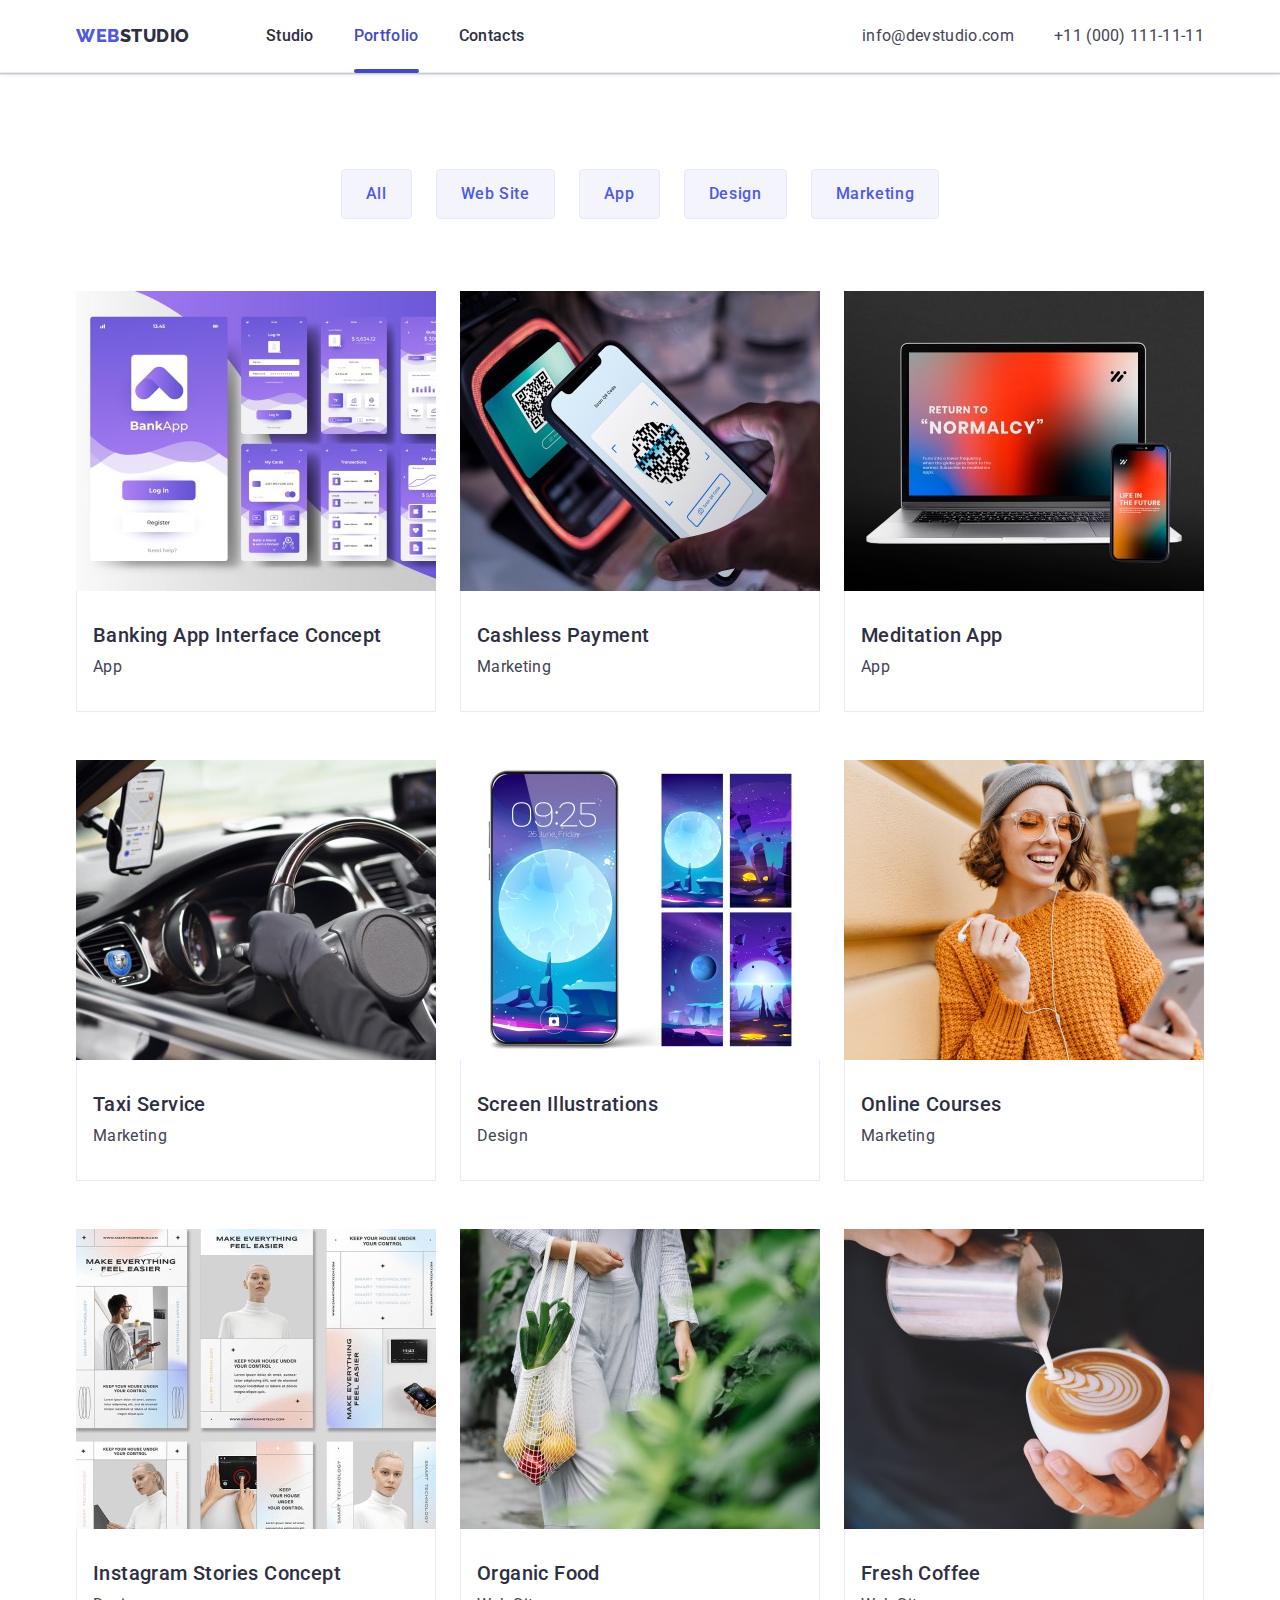
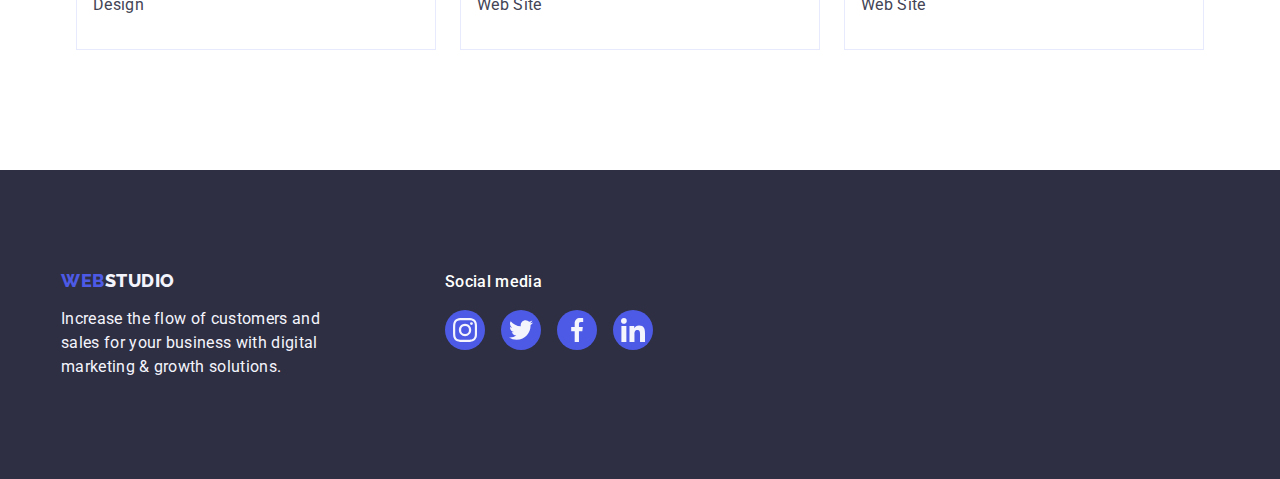
==== commit 4f679964: "update" ====
--- a/portfolio.html
+++ b/portfolio.html
@@ -16,9 +16,9 @@
           <nav class="navigation-main">
                     <a class="logo link" href="./index.html">Web<span class="spn-1">Studio</span></a>
                     <ul class="list-menu">
-                         <li><a class="main-studio link-menu link-menu-active" href="./index.html">Studio</a></li>
+                         <li><a class="main-studio link-menu" href="./index.html">Studio</a></li>
                          <li><a class="main-studio link-menu link-menu-active" href="./portfolio.html">Portfolio</a></li>
-                         <li><a class="main-studio link-menu link-menu-active" href="">Contacts</a></li>
+                         <li><a class="main-studio link-menu" href="">Contacts</a></li>
                     </ul>
           </nav>
           <address class="header_adr-one">
